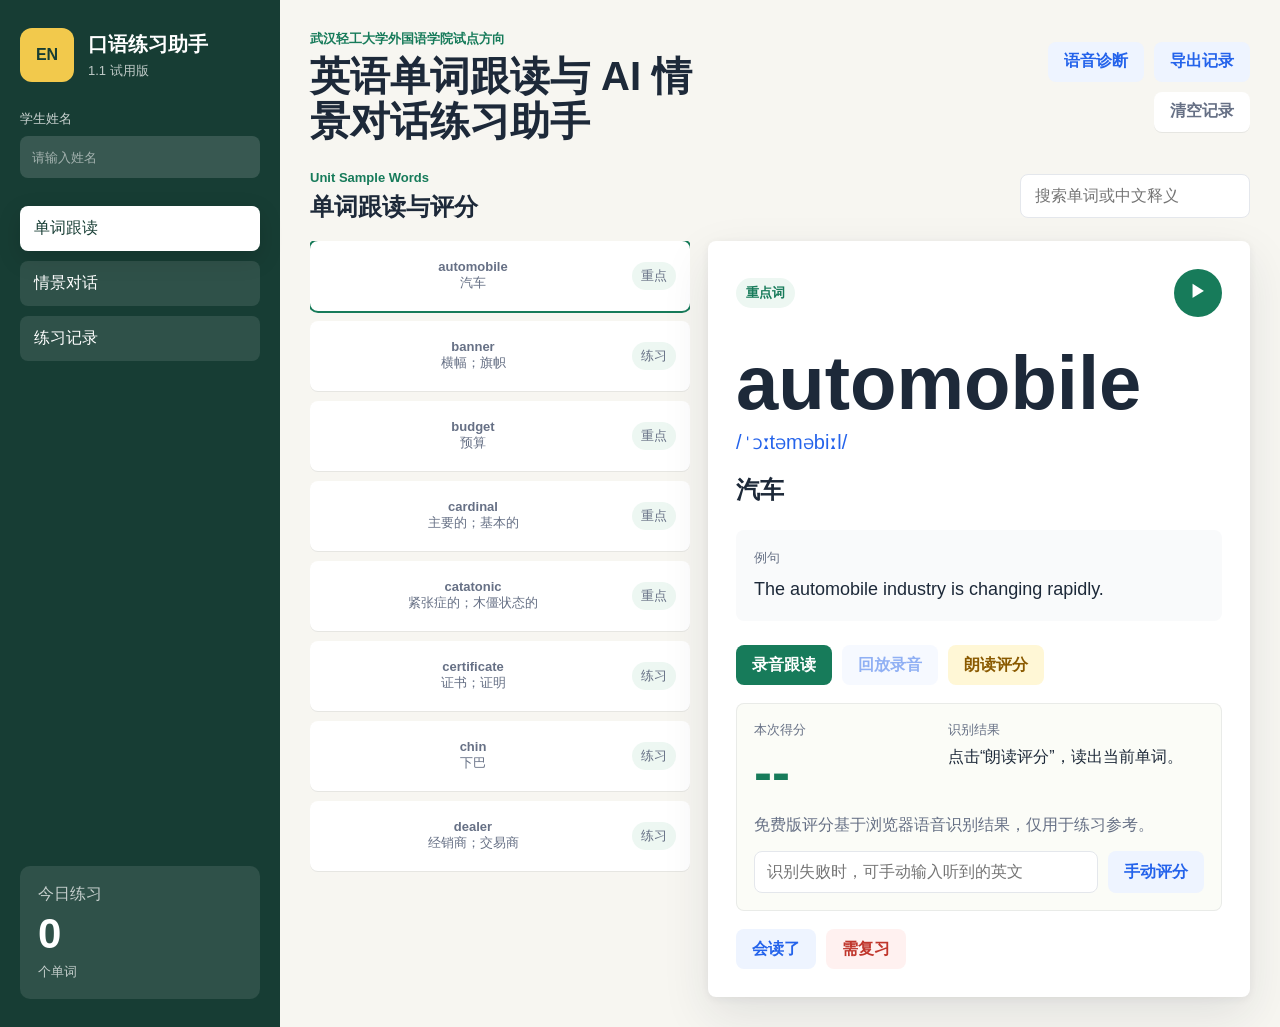
==== app/index.html @ e590aaff "增加语音识别诊断页" ====
<!doctype html>
<html lang="zh-CN">
  <head>
    <meta charset="UTF-8" />
    <meta name="viewport" content="width=device-width, initial-scale=1.0" />
    <title>英语单词跟读与情景对话练习助手</title>
    <link rel="stylesheet" href="styles.css" />
  </head>
  <body>
    <div class="app-shell">
      <aside class="sidebar" aria-label="练习导航">
        <div class="brand">
          <span class="brand-mark">EN</span>
          <div>
            <h1>口语练习助手</h1>
            <p>1.1 试用版</p>
          </div>
        </div>

        <label class="student-box">
          <span>学生姓名</span>
          <input id="studentName" type="text" placeholder="请输入姓名" />
        </label>

        <nav class="nav-tabs" aria-label="主要功能">
          <button class="nav-tab active" data-tab="words" type="button">单词跟读</button>
          <button class="nav-tab" data-tab="dialogue" type="button">情景对话</button>
          <button class="nav-tab" data-tab="records" type="button">练习记录</button>
        </nav>

        <div class="status-panel">
          <span>今日练习</span>
          <strong id="todayCount">0</strong>
          <small>个单词</small>
        </div>
      </aside>

      <main class="workspace">
        <section class="topbar">
          <div>
            <p class="eyebrow">武汉轻工大学外国语学院试点方向</p>
            <h2>英语单词跟读与 AI 情景对话练习助手</h2>
          </div>
          <div class="top-actions">
            <button class="secondary-button" id="openDiagnostic" type="button">语音诊断</button>
            <button class="secondary-button" id="exportRecords" type="button">导出记录</button>
            <button class="ghost-button" id="resetDemo" type="button">清空记录</button>
          </div>
        </section>

        <section class="tab-panel active" id="wordsPanel">
          <div class="section-heading">
            <div>
              <p class="eyebrow">Unit Sample Words</p>
              <h3>单词跟读与评分</h3>
            </div>
            <div class="search-box">
              <input id="wordSearch" type="search" placeholder="搜索单词或中文释义" />
            </div>
          </div>

          <div class="word-layout">
            <div class="word-list" id="wordList" aria-label="单词列表"></div>

            <article class="practice-card" aria-live="polite">
              <div class="word-meta">
                <span id="wordTag">重点词</span>
                <button class="icon-button" id="speakWord" type="button" title="播放标准发音">▶</button>
              </div>
              <h3 id="activeWord">automobile</h3>
              <p class="phonetic" id="activePhonetic">/ˈɔːtəməbiːl/</p>
              <p class="meaning" id="activeMeaning">汽车</p>
              <div class="example-block">
                <span>例句</span>
                <p id="activeExample">The automobile industry is changing rapidly.</p>
              </div>

              <div class="recording-panel">
                <button class="primary-button" id="recordButton" type="button">录音跟读</button>
                <button class="secondary-button" id="playRecord" type="button" disabled>回放录音</button>
                <button class="score-button" id="scoreButton" type="button">朗读评分</button>
                <audio id="audioPlayer" controls hidden></audio>
              </div>

              <div class="score-panel" id="scorePanel">
                <div>
                  <span>本次得分</span>
                  <strong id="scoreValue">--</strong>
                </div>
                <div>
                  <span>识别结果</span>
                  <p id="recognizedText">点击“朗读评分”，读出当前单词。</p>
                </div>
                <p id="scoreAdvice">免费版评分基于浏览器语音识别结果，仅用于练习参考。</p>
                <div class="manual-score">
                  <input id="manualScoreInput" type="text" placeholder="识别失败时，可手动输入听到的英文" />
                  <button class="secondary-button" id="manualScoreButton" type="button">手动评分</button>
                </div>
              </div>

              <div class="mark-actions">
                <button class="secondary-button" id="markKnown" type="button">会读了</button>
                <button class="danger-button" id="markReview" type="button">需复习</button>
              </div>
            </article>
          </div>
        </section>

        <section class="tab-panel" id="dialoguePanel">
          <div class="section-heading">
            <div>
              <p class="eyebrow">Scenario Practice</p>
              <h3>情景对话</h3>
            </div>
            <select id="scenarioSelect" aria-label="选择对话场景"></select>
          </div>

          <div class="dialogue-layout">
            <div class="chat-box" id="chatBox" aria-live="polite"></div>
            <form class="reply-box" id="replyForm">
              <input id="replyInput" type="text" placeholder="用英文输入你的回答" autocomplete="off" />
              <button class="primary-button" type="submit">发送</button>
            </form>
          </div>
        </section>

        <section class="tab-panel" id="recordsPanel">
          <div class="section-heading">
            <div>
              <p class="eyebrow">Local Practice Records</p>
              <h3>练习记录</h3>
            </div>
          </div>

          <div class="record-grid">
            <article class="metric-card">
              <span>已练单词</span>
              <strong id="knownMetric">0</strong>
            </article>
            <article class="metric-card">
              <span>需复习</span>
              <strong id="reviewMetric">0</strong>
            </article>
            <article class="metric-card">
              <span>对话次数</span>
              <strong id="dialogueMetric">0</strong>
            </article>
            <article class="metric-card">
              <span>平均得分</span>
              <strong id="averageScoreMetric">--</strong>
            </article>
          </div>

          <div class="records-layout">
            <div class="review-panel">
              <h4>错词本</h4>
              <div id="reviewWords" class="review-list"></div>
            </div>
            <div class="review-panel">
              <h4>评分记录</h4>
              <div id="scoreHistory" class="score-history"></div>
            </div>
          </div>
        </section>
      </main>
    </div>

    <script src="app.js"></script>
  </body>
</html>
---- app/styles.css ----
:root {
  color-scheme: light;
  --bg: #f7f6f1;
  --panel: #ffffff;
  --ink: #1d2939;
  --muted: #667085;
  --line: #e4e7ec;
  --green: #177b5a;
  --green-dark: #0f5f45;
  --blue: #2463eb;
  --red: #c0362c;
  --amber: #b7791f;
  --shadow: 0 18px 48px rgba(29, 41, 57, 0.1), 0 2px 8px rgba(29, 41, 57, 0.06);
}

* {
  box-sizing: border-box;
}

body {
  margin: 0;
  min-height: 100vh;
  background: var(--bg);
  color: var(--ink);
  font-family: "Microsoft YaHei", "PingFang SC", "Segoe UI", sans-serif;
  -webkit-font-smoothing: antialiased;
}

button,
input,
select {
  font: inherit;
}

button {
  min-height: 40px;
  border: 0;
  cursor: pointer;
  transition-property: transform, background-color, box-shadow, color;
  transition-duration: 160ms;
  transition-timing-function: cubic-bezier(0.2, 0, 0, 1);
}

button:active {
  transform: scale(0.96);
}

.app-shell {
  display: grid;
  min-height: 100vh;
  grid-template-columns: 280px minmax(0, 1fr);
}

.sidebar {
  display: flex;
  flex-direction: column;
  gap: 28px;
  padding: 28px 20px;
  background: #173d34;
  color: white;
}

.brand {
  display: flex;
  align-items: center;
  gap: 14px;
}

.brand-mark {
  display: grid;
  width: 54px;
  height: 54px;
  place-items: center;
  border-radius: 12px;
  background: #f2c94c;
  color: #173d34;
  font-weight: 800;
  letter-spacing: 0;
}

.brand h1,
.brand p,
.topbar h2,
.section-heading h3 {
  margin: 0;
}

.brand h1 {
  font-size: 20px;
  text-wrap: balance;
}

.brand p {
  margin-top: 4px;
  color: rgba(255, 255, 255, 0.72);
  font-size: 13px;
}

.nav-tabs {
  display: grid;
  gap: 10px;
}

.nav-tab {
  width: 100%;
  border-radius: 8px;
  background: rgba(255, 255, 255, 0.1);
  color: white;
  text-align: left;
  padding: 12px 14px;
}

.nav-tab.active {
  background: white;
  color: #173d34;
  box-shadow: 0 8px 24px rgba(0, 0, 0, 0.14);
}

.status-panel {
  margin-top: auto;
  padding: 18px;
  border-radius: 10px;
  background: rgba(255, 255, 255, 0.1);
}

.student-box {
  display: grid;
  gap: 8px;
  color: rgba(255, 255, 255, 0.78);
  font-size: 13px;
}

.student-box input {
  min-height: 42px;
  border: 0;
  border-radius: 8px;
  background: rgba(255, 255, 255, 0.14);
  color: white;
  outline: none;
  padding: 0 12px;
}

.student-box input::placeholder {
  color: rgba(255, 255, 255, 0.54);
}

.student-box input:focus {
  box-shadow: 0 0 0 3px rgba(242, 201, 76, 0.28);
}

.status-panel span,
.status-panel small {
  display: block;
  color: rgba(255, 255, 255, 0.72);
}

.status-panel strong {
  display: block;
  margin: 8px 0;
  font-size: 42px;
  line-height: 1;
  font-variant-numeric: tabular-nums;
}

.workspace {
  padding: 30px;
}

.topbar,
.section-heading {
  display: flex;
  align-items: center;
  justify-content: space-between;
  gap: 18px;
}

.topbar {
  margin-bottom: 26px;
}

.top-actions {
  display: flex;
  gap: 10px;
  flex-wrap: wrap;
  justify-content: flex-end;
}

.eyebrow {
  margin: 0 0 6px;
  color: var(--green);
  font-size: 13px;
  font-weight: 700;
  letter-spacing: 0;
}

.topbar h2 {
  font-size: clamp(24px, 4vw, 40px);
  line-height: 1.12;
  text-wrap: balance;
}

.tab-panel {
  display: none;
}

.tab-panel.active {
  display: block;
}

.section-heading {
  margin-bottom: 18px;
}

.section-heading h3 {
  font-size: 24px;
}

.search-box input,
.reply-box input,
select {
  width: 100%;
  min-height: 44px;
  border: 1px solid var(--line);
  border-radius: 8px;
  background: white;
  color: var(--ink);
  outline: none;
  padding: 0 14px;
}

.search-box input:focus,
.reply-box input:focus,
select:focus {
  border-color: var(--green);
  box-shadow: 0 0 0 4px rgba(23, 123, 90, 0.12);
}

.word-layout {
  display: grid;
  grid-template-columns: minmax(260px, 380px) minmax(0, 1fr);
  gap: 18px;
}

.word-list {
  display: grid;
  gap: 10px;
  max-height: 640px;
  overflow: auto;
}

.word-item {
  display: grid;
  grid-template-columns: 1fr auto;
  gap: 10px;
  align-items: center;
  min-height: 70px;
  padding: 14px;
  border-radius: 8px;
  background: white;
  box-shadow: 0 1px 0 rgba(29, 41, 57, 0.08);
}

.word-item.active {
  outline: 2px solid var(--green);
}

.word-item strong {
  display: block;
}

.word-item span {
  color: var(--muted);
  font-size: 13px;
}

.badge {
  border-radius: 999px;
  background: #edf7f2;
  color: var(--green-dark);
  padding: 5px 9px;
  font-size: 12px;
  white-space: nowrap;
}

.badge.review {
  background: #fff4e5;
  color: var(--amber);
}

.practice-card,
.dialogue-layout,
.review-panel,
.metric-card {
  border-radius: 8px;
  background: var(--panel);
  box-shadow: var(--shadow);
}

.practice-card {
  min-height: 640px;
  padding: 28px;
}

.word-meta {
  display: flex;
  align-items: center;
  justify-content: space-between;
  gap: 12px;
}

.word-meta span {
  border-radius: 999px;
  background: #edf7f2;
  color: var(--green);
  padding: 6px 10px;
  font-size: 13px;
  font-weight: 700;
}

.icon-button {
  width: 48px;
  height: 48px;
  border-radius: 50%;
  background: var(--green);
  color: white;
  font-weight: 800;
}

.practice-card h3 {
  margin: 28px 0 8px;
  font-size: clamp(38px, 8vw, 76px);
  line-height: 1;
  letter-spacing: 0;
}

.phonetic {
  margin: 0;
  color: var(--blue);
  font-size: 20px;
}

.meaning {
  margin: 18px 0;
  font-size: 24px;
  font-weight: 700;
}

.example-block {
  margin: 24px 0;
  padding: 18px;
  border-radius: 8px;
  background: #f9fafb;
}

.example-block span {
  color: var(--muted);
  font-size: 13px;
}

.example-block p {
  margin: 8px 0 0;
  font-size: 18px;
  line-height: 1.6;
  text-wrap: pretty;
}

.recording-panel,
.mark-actions,
.reply-box {
  display: flex;
  gap: 10px;
  flex-wrap: wrap;
}

.primary-button,
.secondary-button,
.danger-button,
.score-button,
.ghost-button {
  border-radius: 8px;
  padding: 0 16px;
  font-weight: 700;
}

.primary-button {
  background: var(--green);
  color: white;
}

.primary-button:hover,
.icon-button:hover {
  background: var(--green-dark);
}

.secondary-button {
  background: #eef4ff;
  color: var(--blue);
}

.score-button {
  background: #fff7d6;
  color: #8a5a00;
}

.danger-button {
  background: #fff1f0;
  color: var(--red);
}

.score-panel {
  display: grid;
  grid-template-columns: minmax(120px, 180px) minmax(0, 1fr);
  gap: 14px;
  margin: 18px 0;
  padding: 18px;
  border-radius: 8px;
  background: #fbfcf7;
  box-shadow: inset 0 0 0 1px rgba(29, 41, 57, 0.08);
}

.score-panel span {
  display: block;
  color: var(--muted);
  font-size: 13px;
}

.score-panel strong {
  display: block;
  margin-top: 6px;
  color: var(--green);
  font-size: 54px;
  line-height: 1;
  font-variant-numeric: tabular-nums;
}

.score-panel p {
  margin: 6px 0 0;
  line-height: 1.5;
  text-wrap: pretty;
}

.score-panel > p {
  grid-column: 1 / -1;
  margin: 0;
  color: var(--muted);
}

.manual-score {
  display: flex;
  grid-column: 1 / -1;
  gap: 10px;
  flex-wrap: wrap;
}

.manual-score input {
  flex: 1 1 240px;
  min-height: 42px;
  border: 1px solid var(--line);
  border-radius: 8px;
  outline: none;
  padding: 0 12px;
}

.manual-score input:focus {
  border-color: var(--green);
  box-shadow: 0 0 0 4px rgba(23, 123, 90, 0.12);
}

.ghost-button {
  background: white;
  color: var(--muted);
  box-shadow: 0 1px 0 rgba(29, 41, 57, 0.08);
}

button:disabled {
  cursor: not-allowed;
  opacity: 0.5;
}

.dialogue-layout {
  padding: 18px;
}

.chat-box {
  display: grid;
  gap: 12px;
  min-height: 460px;
  max-height: 560px;
  overflow: auto;
  padding: 8px;
}

.message {
  max-width: 76%;
  border-radius: 14px;
  padding: 12px 14px;
  line-height: 1.55;
  text-wrap: pretty;
}

.message.system {
  justify-self: start;
  background: #f2f4f7;
}

.message.user {
  justify-self: end;
  background: #e5f2ec;
}

.reply-box {
  margin-top: 14px;
}

.reply-box input {
  flex: 1 1 260px;
}

.record-grid {
  display: grid;
  grid-template-columns: repeat(4, minmax(0, 1fr));
  gap: 14px;
  margin-bottom: 18px;
}

.metric-card {
  padding: 20px;
}

.metric-card span {
  display: block;
  color: var(--muted);
}

.metric-card strong {
  display: block;
  margin-top: 10px;
  font-size: 42px;
  font-variant-numeric: tabular-nums;
}

.review-panel {
  padding: 22px;
}

.records-layout {
  display: grid;
  grid-template-columns: minmax(0, 0.8fr) minmax(0, 1.2fr);
  gap: 14px;
}

.review-panel h4 {
  margin: 0 0 16px;
  font-size: 20px;
}

.review-list {
  display: flex;
  flex-wrap: wrap;
  gap: 10px;
}

.review-chip {
  border-radius: 999px;
  background: #fff4e5;
  color: var(--amber);
  padding: 8px 12px;
  font-weight: 700;
}

.score-history {
  display: grid;
  gap: 10px;
}

.score-row {
  display: grid;
  grid-template-columns: 1fr auto;
  gap: 4px 10px;
  padding: 12px;
  border-radius: 8px;
  background: #f9fafb;
}

.score-row span {
  color: var(--green);
  font-weight: 800;
  font-variant-numeric: tabular-nums;
}

.score-row small {
  grid-column: 1 / -1;
  color: var(--muted);
  line-height: 1.45;
}

.empty-text {
  margin: 0;
  color: var(--muted);
}

@media (max-width: 900px) {
  .app-shell {
    grid-template-columns: 1fr;
  }

  .sidebar {
    position: sticky;
    top: 0;
    z-index: 5;
    padding: 16px;
  }

  .nav-tabs {
    grid-template-columns: repeat(3, 1fr);
  }

  .nav-tab {
    text-align: center;
  }

  .status-panel {
    display: none;
  }

  .workspace {
    padding: 18px;
  }

  .topbar,
  .section-heading {
    align-items: stretch;
    flex-direction: column;
  }

  .word-layout,
  .record-grid,
  .records-layout,
  .score-panel {
    grid-template-columns: 1fr;
  }

  .top-actions {
    justify-content: flex-start;
  }

  .practice-card {
    min-height: auto;
  }
}
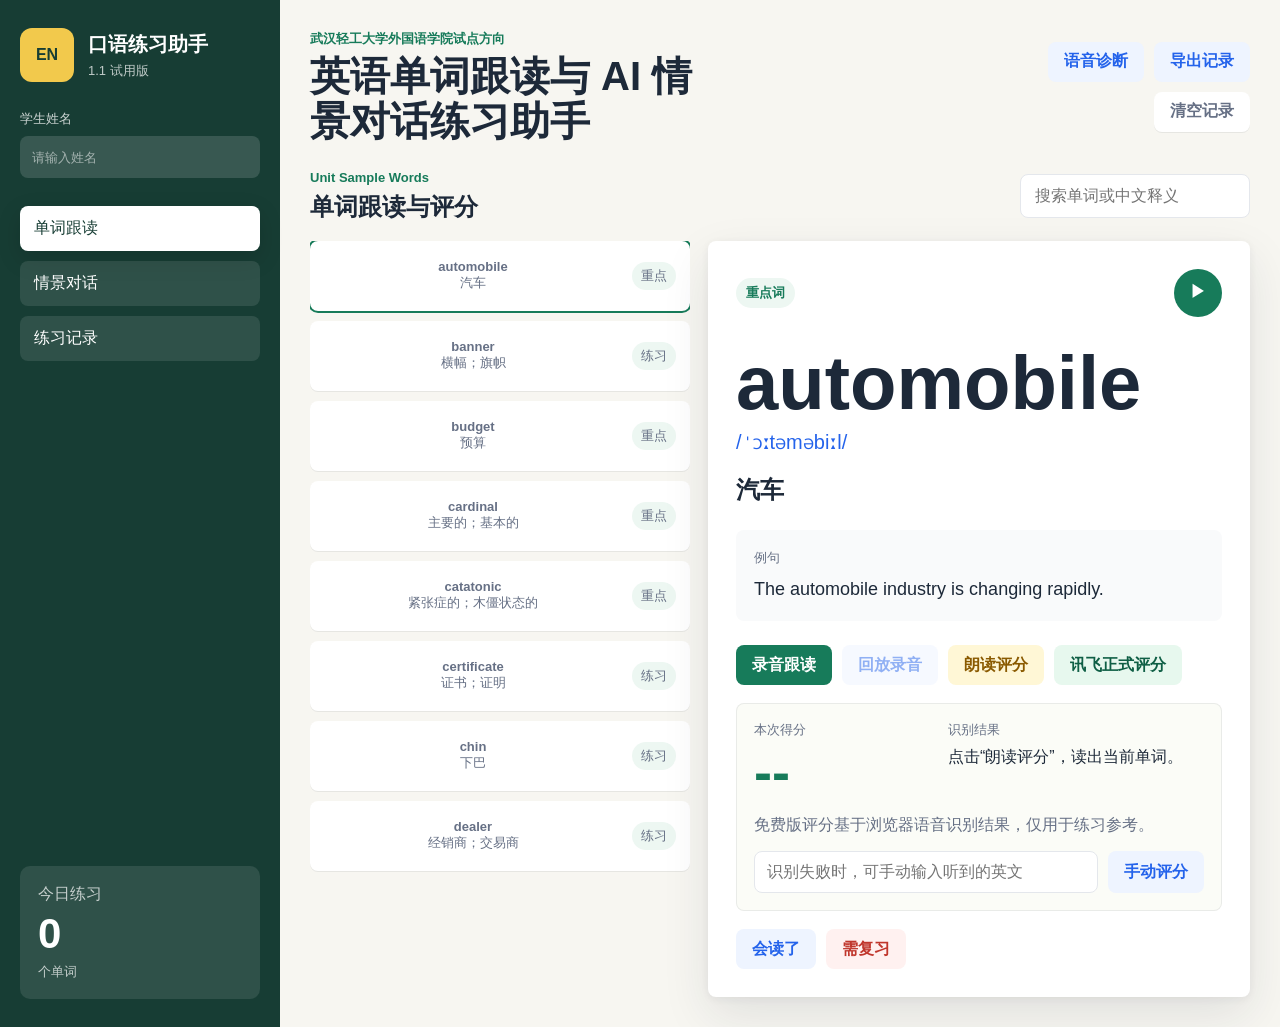
==== commit e75d9224: "接入讯飞语音评测后端骨架" ====
--- a/app/index.html
+++ b/app/index.html
@@ -79,6 +79,7 @@
                 <button class="primary-button" id="recordButton" type="button">录音跟读</button>
                 <button class="secondary-button" id="playRecord" type="button" disabled>回放录音</button>
                 <button class="score-button" id="scoreButton" type="button">朗读评分</button>
+                <button class="xf-button" id="xfScoreButton" type="button">讯飞正式评分</button>
                 <audio id="audioPlayer" controls hidden></audio>
               </div>
 
--- a/app/styles.css
+++ b/app/styles.css
@@ -376,6 +376,7 @@
 .secondary-button,
 .danger-button,
 .score-button,
+.xf-button,
 .ghost-button {
   border-radius: 8px;
   padding: 0 16px;
@@ -400,6 +401,11 @@
 .score-button {
   background: #fff7d6;
   color: #8a5a00;
+}
+
+.xf-button {
+  background: #e7f8ee;
+  color: var(--green-dark);
 }
 
 .danger-button {
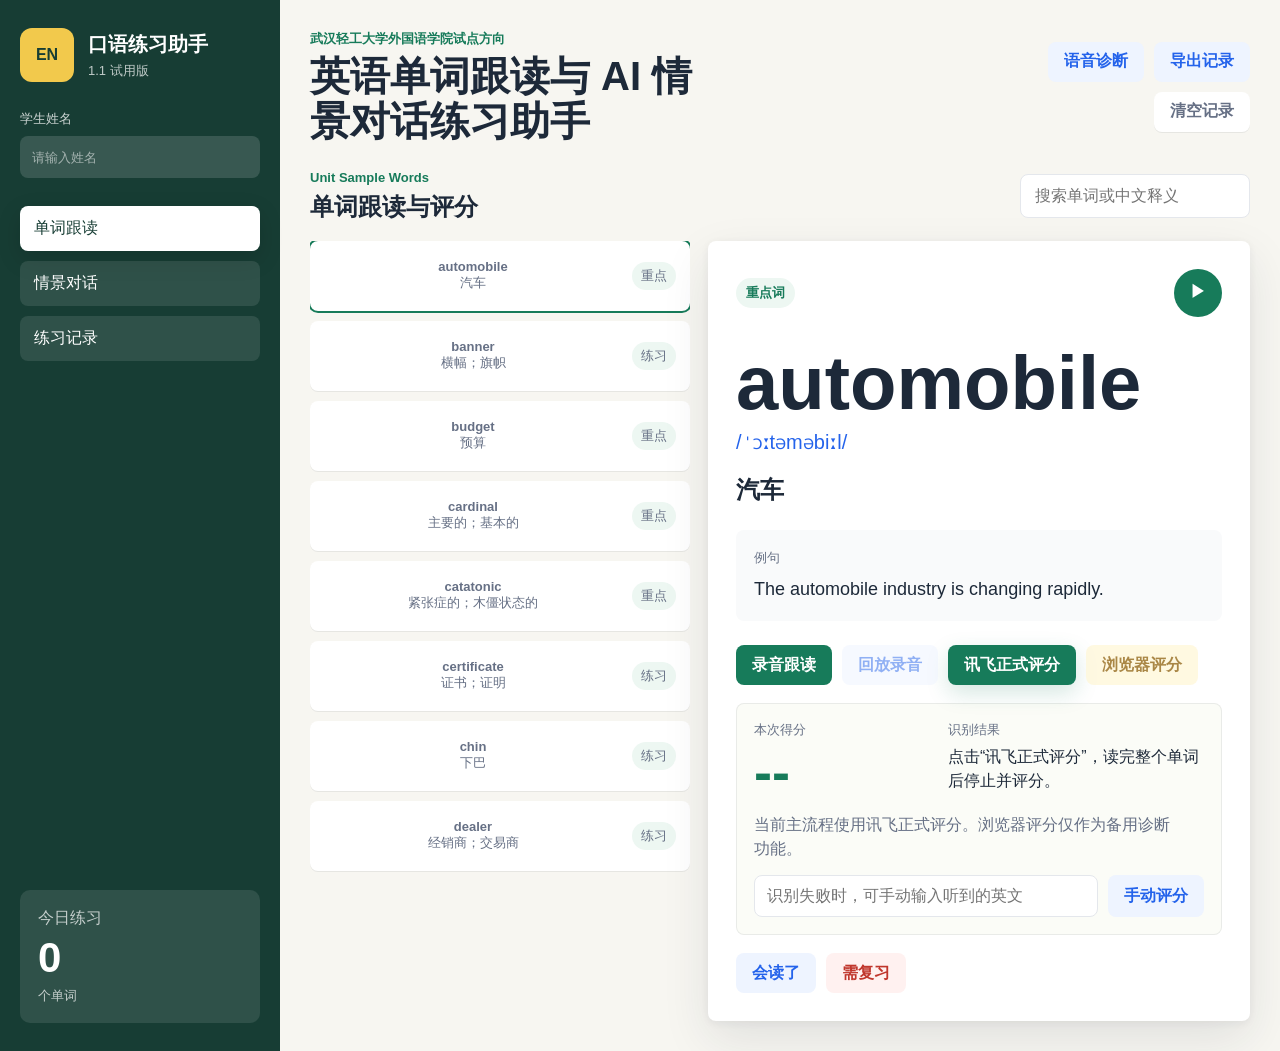
==== commit da07610f: "默认突出讯飞正式评分" ====
--- a/app/index.html
+++ b/app/index.html
@@ -78,9 +78,10 @@
               <div class="recording-panel">
                 <button class="primary-button" id="recordButton" type="button">录音跟读</button>
                 <button class="secondary-button" id="playRecord" type="button" disabled>回放录音</button>
-                <button class="score-button" id="scoreButton" type="button">朗读评分</button>
                 <button class="xf-button" id="xfScoreButton" type="button">讯飞正式评分</button>
+                <button class="score-button optional-score" id="scoreButton" type="button">浏览器评分</button>
                 <audio id="audioPlayer" controls hidden></audio>
+                <audio id="xfAudioPlayer" controls hidden></audio>
               </div>
 
               <div class="score-panel" id="scorePanel">
@@ -90,9 +91,10 @@
                 </div>
                 <div>
                   <span>识别结果</span>
-                  <p id="recognizedText">点击“朗读评分”，读出当前单词。</p>
+                  <p id="recognizedText">点击“讯飞正式评分”，读完整个单词后停止并评分。</p>
                 </div>
-                <p id="scoreAdvice">免费版评分基于浏览器语音识别结果，仅用于练习参考。</p>
+                <p id="scoreAdvice">当前主流程使用讯飞正式评分。浏览器评分仅作为备用诊断功能。</p>
+                <p class="xf-audio-tip" id="xfAudioTip" hidden>已保留本次上传给讯飞的录音，可先回放确认是否录清楚。</p>
                 <div class="manual-score">
                   <input id="manualScoreInput" type="text" placeholder="识别失败时，可手动输入听到的英文" />
                   <button class="secondary-button" id="manualScoreButton" type="button">手动评分</button>
--- a/app/styles.css
+++ b/app/styles.css
@@ -403,9 +403,14 @@
   color: #8a5a00;
 }
 
+.optional-score {
+  opacity: 0.72;
+}
+
 .xf-button {
-  background: #e7f8ee;
-  color: var(--green-dark);
+  background: var(--green);
+  color: white;
+  box-shadow: 0 8px 22px rgba(23, 123, 90, 0.18);
 }
 
 .danger-button {
@@ -449,6 +454,11 @@
   grid-column: 1 / -1;
   margin: 0;
   color: var(--muted);
+}
+
+.xf-audio-tip {
+  color: var(--green-dark) !important;
+  font-weight: 700;
 }
 
 .manual-score {
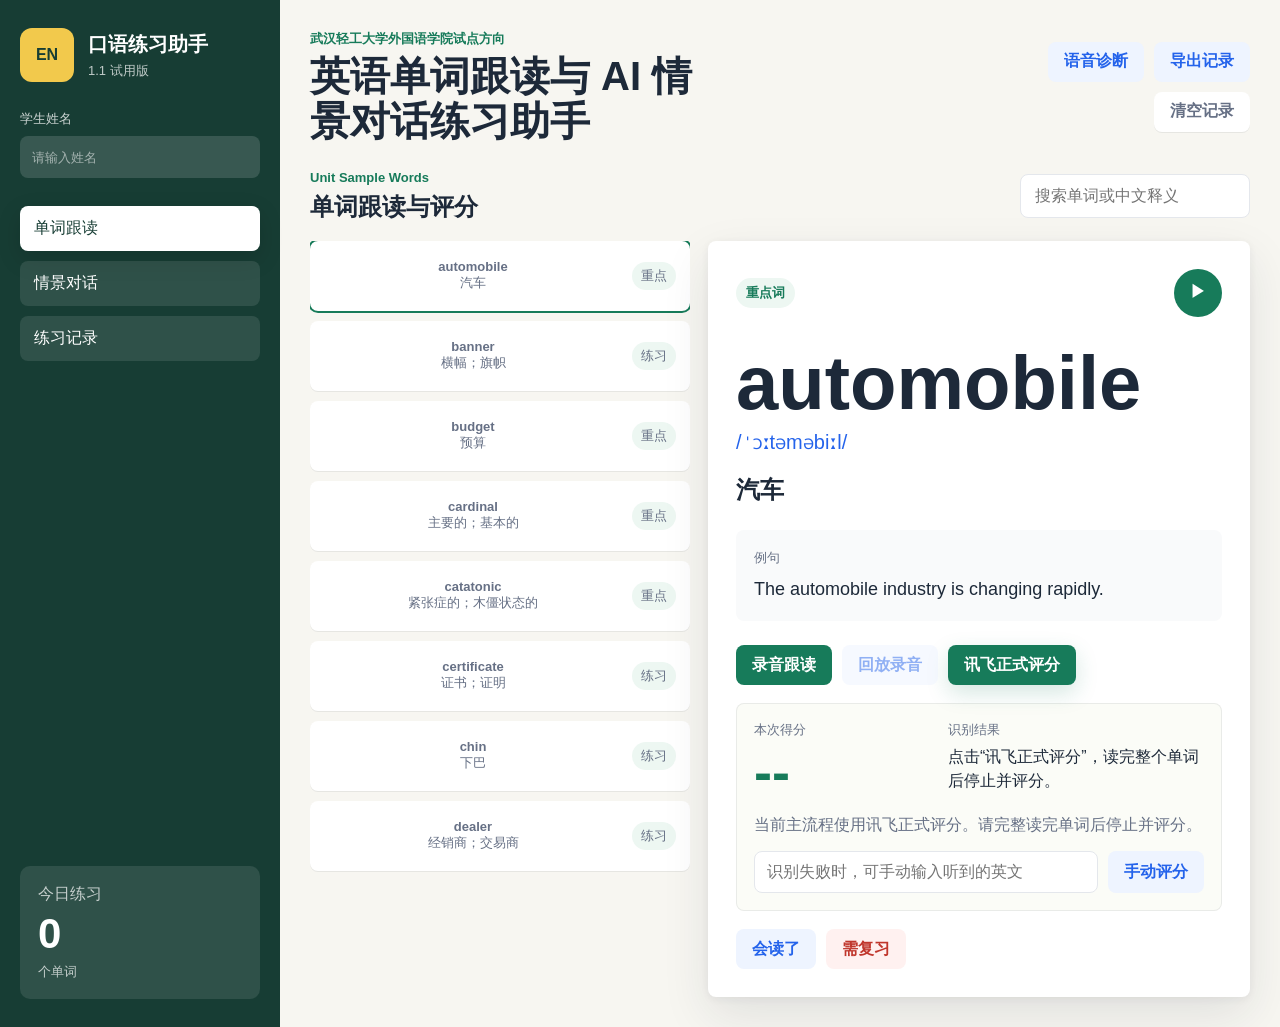
==== commit 2d60f543: "移除浏览器评分入口" ====
--- a/app/index.html
+++ b/app/index.html
@@ -79,7 +79,6 @@
                 <button class="primary-button" id="recordButton" type="button">录音跟读</button>
                 <button class="secondary-button" id="playRecord" type="button" disabled>回放录音</button>
                 <button class="xf-button" id="xfScoreButton" type="button">讯飞正式评分</button>
-                <button class="score-button optional-score" id="scoreButton" type="button">浏览器评分</button>
                 <audio id="audioPlayer" controls hidden></audio>
                 <audio id="xfAudioPlayer" controls hidden></audio>
               </div>
@@ -93,7 +92,7 @@
                   <span>识别结果</span>
                   <p id="recognizedText">点击“讯飞正式评分”，读完整个单词后停止并评分。</p>
                 </div>
-                <p id="scoreAdvice">当前主流程使用讯飞正式评分。浏览器评分仅作为备用诊断功能。</p>
+                <p id="scoreAdvice">当前主流程使用讯飞正式评分。请完整读完单词后停止并评分。</p>
                 <p class="xf-audio-tip" id="xfAudioTip" hidden>已保留本次上传给讯飞的录音，可先回放确认是否录清楚。</p>
                 <div class="manual-score">
                   <input id="manualScoreInput" type="text" placeholder="识别失败时，可手动输入听到的英文" />
--- a/app/styles.css
+++ b/app/styles.css
@@ -375,7 +375,6 @@
 .primary-button,
 .secondary-button,
 .danger-button,
-.score-button,
 .xf-button,
 .ghost-button {
   border-radius: 8px;
@@ -396,15 +395,6 @@
 .secondary-button {
   background: #eef4ff;
   color: var(--blue);
-}
-
-.score-button {
-  background: #fff7d6;
-  color: #8a5a00;
-}
-
-.optional-score {
-  opacity: 0.72;
 }
 
 .xf-button {
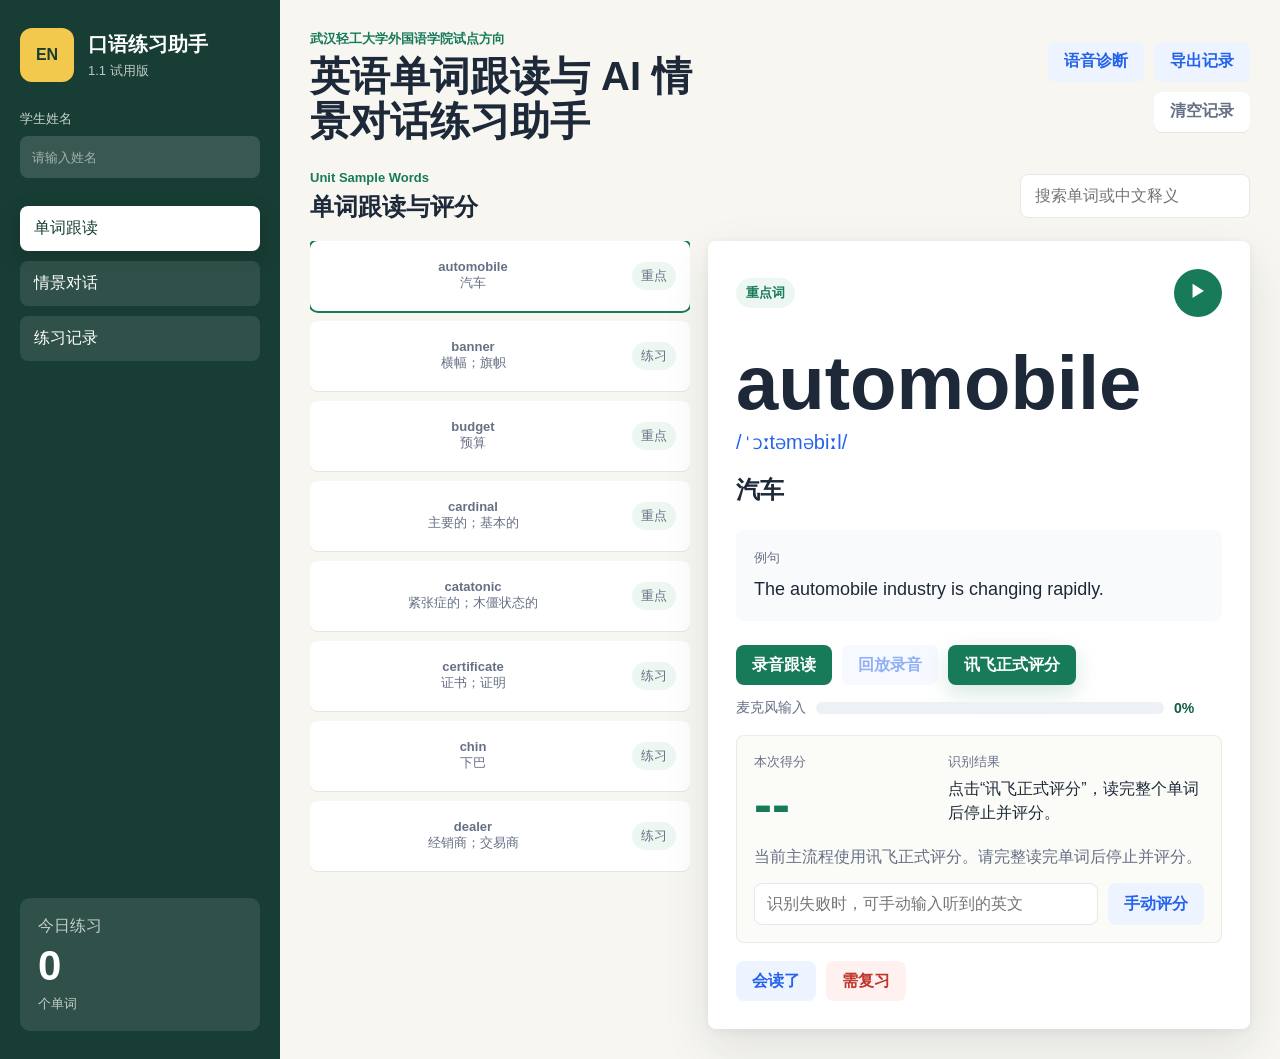
==== commit 2885dfaf: "增加讯飞评分录音音量检测" ====
--- a/app/index.html
+++ b/app/index.html
@@ -81,6 +81,14 @@
                 <button class="xf-button" id="xfScoreButton" type="button">讯飞正式评分</button>
                 <audio id="audioPlayer" controls hidden></audio>
                 <audio id="xfAudioPlayer" controls hidden></audio>
+              </div>
+
+              <div class="mic-level" id="micLevelPanel" hidden>
+                <span>麦克风输入</span>
+                <div class="mic-meter">
+                  <i id="micLevelBar"></i>
+                </div>
+                <strong id="micLevelText">0%</strong>
               </div>
 
               <div class="score-panel" id="scorePanel">
--- a/app/styles.css
+++ b/app/styles.css
@@ -372,6 +372,39 @@
   flex-wrap: wrap;
 }
 
+.mic-level {
+  display: grid;
+  grid-template-columns: auto minmax(140px, 1fr) 48px;
+  align-items: center;
+  gap: 10px;
+  margin: 14px 0 0;
+  max-width: 520px;
+  color: var(--muted);
+  font-size: 14px;
+}
+
+.mic-meter {
+  height: 12px;
+  overflow: hidden;
+  border-radius: 999px;
+  background: #edf1f5;
+}
+
+.mic-meter i {
+  display: block;
+  width: 0;
+  height: 100%;
+  border-radius: inherit;
+  background: var(--green);
+  transition-property: width;
+  transition-duration: 80ms;
+}
+
+.mic-level strong {
+  color: var(--green-dark);
+  font-variant-numeric: tabular-nums;
+}
+
 .primary-button,
 .secondary-button,
 .danger-button,
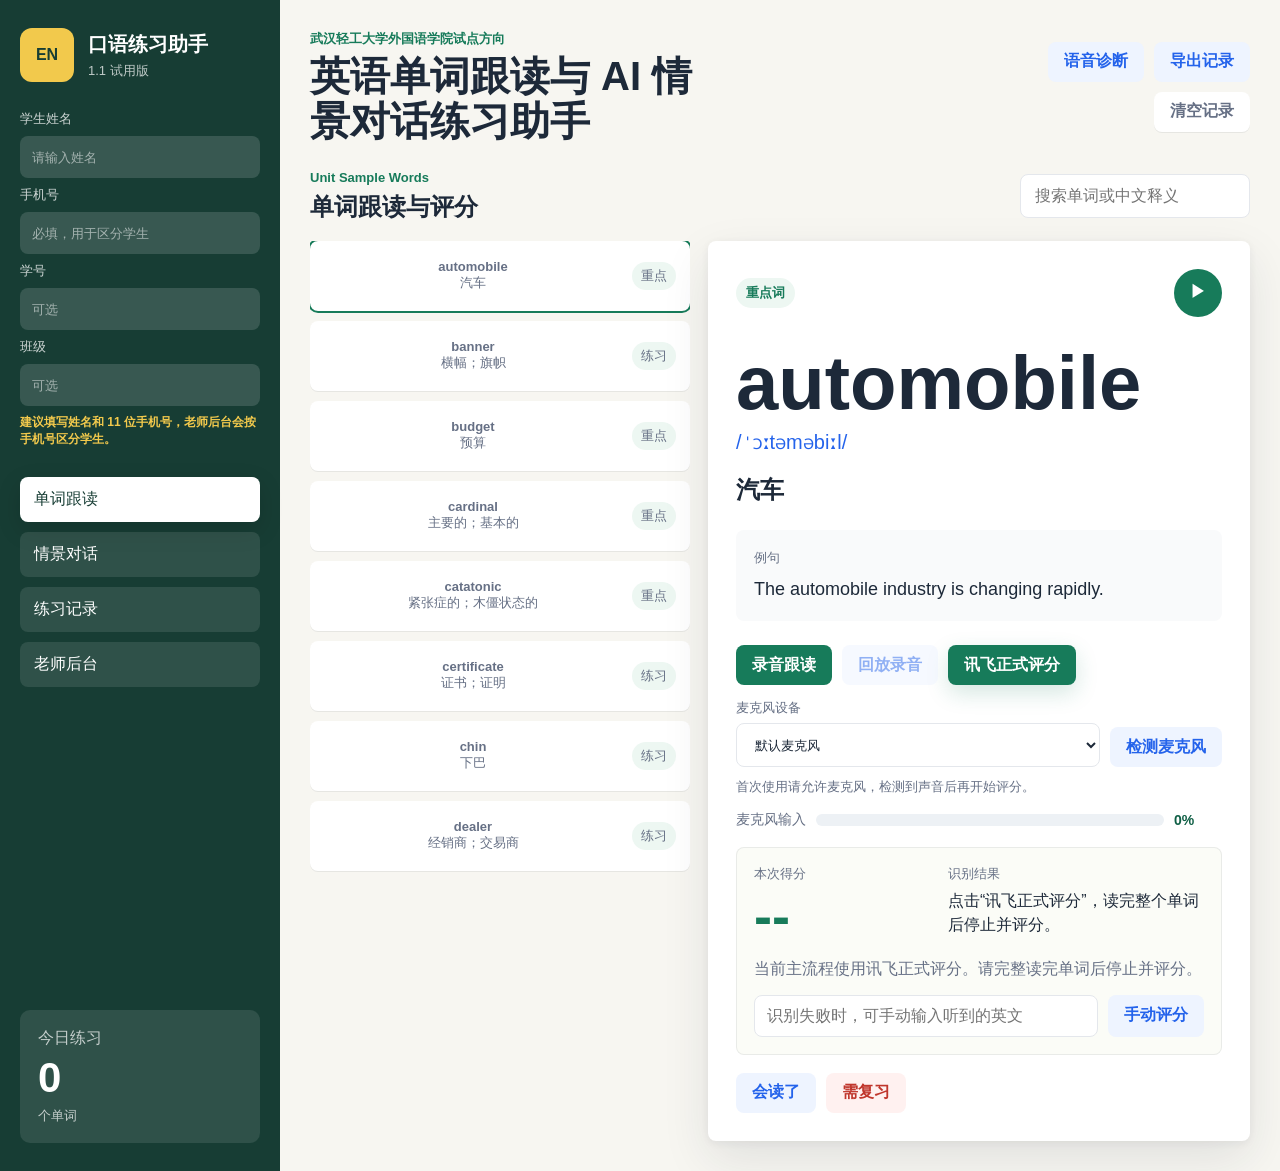
==== commit 71a5b443: "完善老师后台与正式版方案文档" ====
--- a/app/index.html
+++ b/app/index.html
@@ -17,15 +17,31 @@
           </div>
         </div>
 
-        <label class="student-box">
-          <span>学生姓名</span>
-          <input id="studentName" type="text" placeholder="请输入姓名" />
-        </label>
+        <div class="student-box">
+          <label>
+            <span>学生姓名</span>
+            <input id="studentName" type="text" placeholder="请输入姓名" />
+          </label>
+          <label>
+            <span>手机号</span>
+            <input id="studentPhone" type="tel" inputmode="tel" placeholder="必填，用于区分学生" />
+          </label>
+          <label>
+            <span>学号</span>
+            <input id="studentNo" type="text" placeholder="可选" />
+          </label>
+          <label>
+            <span>班级</span>
+            <input id="studentClass" type="text" placeholder="可选" />
+          </label>
+          <p id="studentIdentityHint">学生信息会自动保存在本机，后续可升级为短信登录。</p>
+        </div>
 
         <nav class="nav-tabs" aria-label="主要功能">
           <button class="nav-tab active" data-tab="words" type="button">单词跟读</button>
           <button class="nav-tab" data-tab="dialogue" type="button">情景对话</button>
           <button class="nav-tab" data-tab="records" type="button">练习记录</button>
+          <button class="nav-tab" data-tab="teacher" type="button">老师后台</button>
         </nav>
 
         <div class="status-panel">
@@ -83,6 +99,17 @@
                 <audio id="xfAudioPlayer" controls hidden></audio>
               </div>
 
+              <div class="mic-device-panel">
+                <label>
+                  <span>麦克风设备</span>
+                  <select id="audioInputSelect" aria-label="选择麦克风设备">
+                    <option value="">默认麦克风</option>
+                  </select>
+                </label>
+                <button class="secondary-button" id="checkMicButton" type="button">检测麦克风</button>
+                <p id="micDeviceStatus">首次使用请允许麦克风，检测到声音后再开始评分。</p>
+              </div>
+
               <div class="mic-level" id="micLevelPanel" hidden>
                 <span>麦克风输入</span>
                 <div class="mic-meter">
@@ -172,6 +199,78 @@
             </div>
           </div>
         </section>
+
+        <section class="tab-panel" id="teacherPanel">
+          <div class="section-heading">
+            <div>
+              <p class="eyebrow">Teacher Dashboard</p>
+              <h3>老师后台</h3>
+            </div>
+          </div>
+
+          <div class="teacher-note">
+            当前为本地试用版后台，先汇总本浏览器产生的练习数据。后续接入云服务器后，可升级为全班学生数据看板。
+          </div>
+
+          <div class="record-grid teacher-summary" id="teacherSummary"></div>
+
+          <div class="teacher-layout">
+            <div class="review-panel">
+              <h4>学生练习概览</h4>
+              <div class="teacher-table" id="teacherStudentTable"></div>
+            </div>
+            <div class="review-panel">
+              <h4>班级薄弱单词</h4>
+              <div class="teacher-weak-list" id="teacherWeakWords"></div>
+            </div>
+          </div>
+
+          <div class="teacher-layout teacher-content-layout">
+            <div class="review-panel">
+              <h4>课程单词导入</h4>
+              <p class="content-help">
+                每行一个单词，支持逗号或 Tab 分隔：单词, 音标, 中文释义, 例句, 是否重点。最后一列填 1/true/重点 即表示重点词。
+              </p>
+              <textarea
+                id="wordBankText"
+                class="word-bank-input"
+                placeholder="例如：&#10;banner, /'baenər/, 横幅；旗帜, A welcome banner was hanging above the gate., 1&#10;budget, /'bʌdʒɪt/, 预算, Students should learn how to manage a monthly budget., 重点"
+              ></textarea>
+              <div class="content-actions">
+                <button class="primary-button" id="importWordBank" type="button">导入为当前词表</button>
+                <button class="secondary-button" id="resetWordBank" type="button">恢复默认词表</button>
+              </div>
+              <p class="content-status" id="wordBankStatus">导入后会立即更新学生端单词列表。</p>
+            </div>
+            <div class="review-panel">
+              <h4>当前词表</h4>
+              <div class="word-bank-info" id="wordBankInfo"></div>
+            </div>
+          </div>
+
+          <div class="teacher-layout teacher-content-layout">
+            <div class="review-panel">
+              <h4>情景对话导入</h4>
+              <p class="content-help">
+                每行一个场景，使用 | 分隔：场景名称 | 开场问题 | 追问1 | 追问2 | 结束建议。学生端会自动更新情景对话下拉框。
+              </p>
+              <textarea
+                id="scenarioBankText"
+                class="word-bank-input"
+                placeholder="例如：&#10;校园问路 | Excuse me, how can I get to the library? | Which building are you looking for? | Do you usually study there? | Good. Try to answer with a complete sentence.&#10;课堂发言 | What did you learn from this unit? | Can you give one example? | Why is it useful? | Nice answer. Please speak a little more slowly."
+              ></textarea>
+              <div class="content-actions">
+                <button class="primary-button" id="importScenarioBank" type="button">导入情景对话</button>
+                <button class="secondary-button" id="resetScenarioBank" type="button">恢复默认场景</button>
+              </div>
+              <p class="content-status" id="scenarioBankStatus">导入后会立即更新学生端情景对话。</p>
+            </div>
+            <div class="review-panel">
+              <h4>当前情景</h4>
+              <div class="word-bank-info" id="scenarioBankInfo"></div>
+            </div>
+          </div>
+        </section>
       </main>
     </div>
 
--- a/app/styles.css
+++ b/app/styles.css
@@ -123,9 +123,13 @@
   background: rgba(255, 255, 255, 0.1);
 }
 
+.student-box,
+.student-box label {
+  display: grid;
+  gap: 8px;
+}
+
 .student-box {
-  display: grid;
-  gap: 8px;
   color: rgba(255, 255, 255, 0.78);
   font-size: 13px;
 }
@@ -146,6 +150,18 @@
 
 .student-box input:focus {
   box-shadow: 0 0 0 3px rgba(242, 201, 76, 0.28);
+}
+
+.student-box p {
+  margin: 0;
+  color: rgba(255, 255, 255, 0.62);
+  font-size: 12px;
+  line-height: 1.45;
+}
+
+.student-box p.is-warning {
+  color: #f2c94c;
+  font-weight: 700;
 }
 
 .status-panel span,
@@ -370,6 +386,45 @@
   display: flex;
   gap: 10px;
   flex-wrap: wrap;
+}
+
+.mic-device-panel {
+  display: grid;
+  grid-template-columns: minmax(220px, 1fr) auto;
+  gap: 10px;
+  align-items: end;
+  margin-top: 14px;
+  max-width: 640px;
+}
+
+.mic-device-panel label {
+  display: grid;
+  gap: 6px;
+  color: var(--muted);
+  font-size: 13px;
+}
+
+.mic-device-panel p {
+  grid-column: 1 / -1;
+  margin: 0;
+  color: var(--muted);
+  font-size: 13px;
+  line-height: 1.5;
+}
+
+.mic-device-panel.is-ok p {
+  color: var(--green-dark);
+  font-weight: 700;
+}
+
+.mic-device-panel.is-warning p {
+  color: var(--amber);
+  font-weight: 700;
+}
+
+.mic-device-panel.is-error p {
+  color: var(--red);
+  font-weight: 700;
 }
 
 .mic-level {
@@ -588,6 +643,143 @@
   gap: 14px;
 }
 
+.teacher-note {
+  margin-bottom: 16px;
+  border-left: 4px solid var(--green);
+  border-radius: 8px;
+  background: #edf7f2;
+  color: var(--green-dark);
+  padding: 12px 14px;
+  line-height: 1.6;
+}
+
+.teacher-layout {
+  display: grid;
+  grid-template-columns: minmax(0, 1.35fr) minmax(280px, 0.65fr);
+  gap: 14px;
+}
+
+.teacher-content-layout {
+  margin-top: 14px;
+}
+
+.teacher-table {
+  overflow-x: auto;
+}
+
+.teacher-row {
+  display: grid;
+  grid-template-columns: minmax(90px, 1fr) 120px 90px 80px 80px minmax(130px, 1fr) minmax(150px, 1fr) minmax(190px, 1.2fr);
+  gap: 10px;
+  align-items: center;
+  min-width: 1220px;
+  padding: 12px 0;
+  border-bottom: 1px solid var(--line);
+}
+
+.teacher-row:last-child {
+  border-bottom: 0;
+}
+
+.teacher-row span {
+  color: var(--muted);
+  line-height: 1.5;
+}
+
+.teacher-row-head span {
+  color: var(--ink);
+  font-size: 13px;
+  font-weight: 800;
+}
+
+.teacher-weak-list {
+  display: grid;
+  gap: 10px;
+}
+
+.weak-word-card {
+  display: grid;
+  gap: 4px;
+  width: 100%;
+  min-height: 64px;
+  border-radius: 8px;
+  background: #fff4e5;
+  color: var(--amber);
+  padding: 10px 12px;
+  text-align: left;
+}
+
+.weak-word-card strong {
+  color: var(--ink);
+}
+
+.weak-word-card span {
+  font-size: 13px;
+}
+
+.content-help,
+.content-status {
+  margin: 0 0 12px;
+  color: var(--muted);
+  line-height: 1.6;
+}
+
+.word-bank-input {
+  width: 100%;
+  min-height: 180px;
+  resize: vertical;
+  border: 1px solid var(--line);
+  border-radius: 8px;
+  outline: none;
+  padding: 12px;
+  font: inherit;
+  line-height: 1.5;
+}
+
+.word-bank-input:focus {
+  border-color: var(--green);
+  box-shadow: 0 0 0 4px rgba(23, 123, 90, 0.12);
+}
+
+.content-actions {
+  display: flex;
+  gap: 10px;
+  flex-wrap: wrap;
+  margin: 12px 0;
+}
+
+.content-status.is-ok {
+  color: var(--green-dark);
+  font-weight: 700;
+}
+
+.content-status.is-error {
+  color: var(--red);
+  font-weight: 700;
+}
+
+.word-bank-info {
+  display: grid;
+  gap: 10px;
+}
+
+.word-bank-item {
+  display: grid;
+  gap: 4px;
+  border-bottom: 1px solid var(--line);
+  padding-bottom: 10px;
+}
+
+.word-bank-item:last-child {
+  border-bottom: 0;
+}
+
+.word-bank-item span {
+  color: var(--muted);
+  font-size: 13px;
+  line-height: 1.5;
+}
+
 .review-panel h4 {
   margin: 0 0 16px;
   font-size: 20px;
@@ -633,6 +825,11 @@
   line-height: 1.45;
 }
 
+.score-comment {
+  color: var(--green-dark) !important;
+  font-weight: 700;
+}
+
 .empty-text {
   margin: 0;
   color: var(--muted);
@@ -675,7 +872,9 @@
   .word-layout,
   .record-grid,
   .records-layout,
-  .score-panel {
+  .teacher-layout,
+  .score-panel,
+  .mic-device-panel {
     grid-template-columns: 1fr;
   }
 
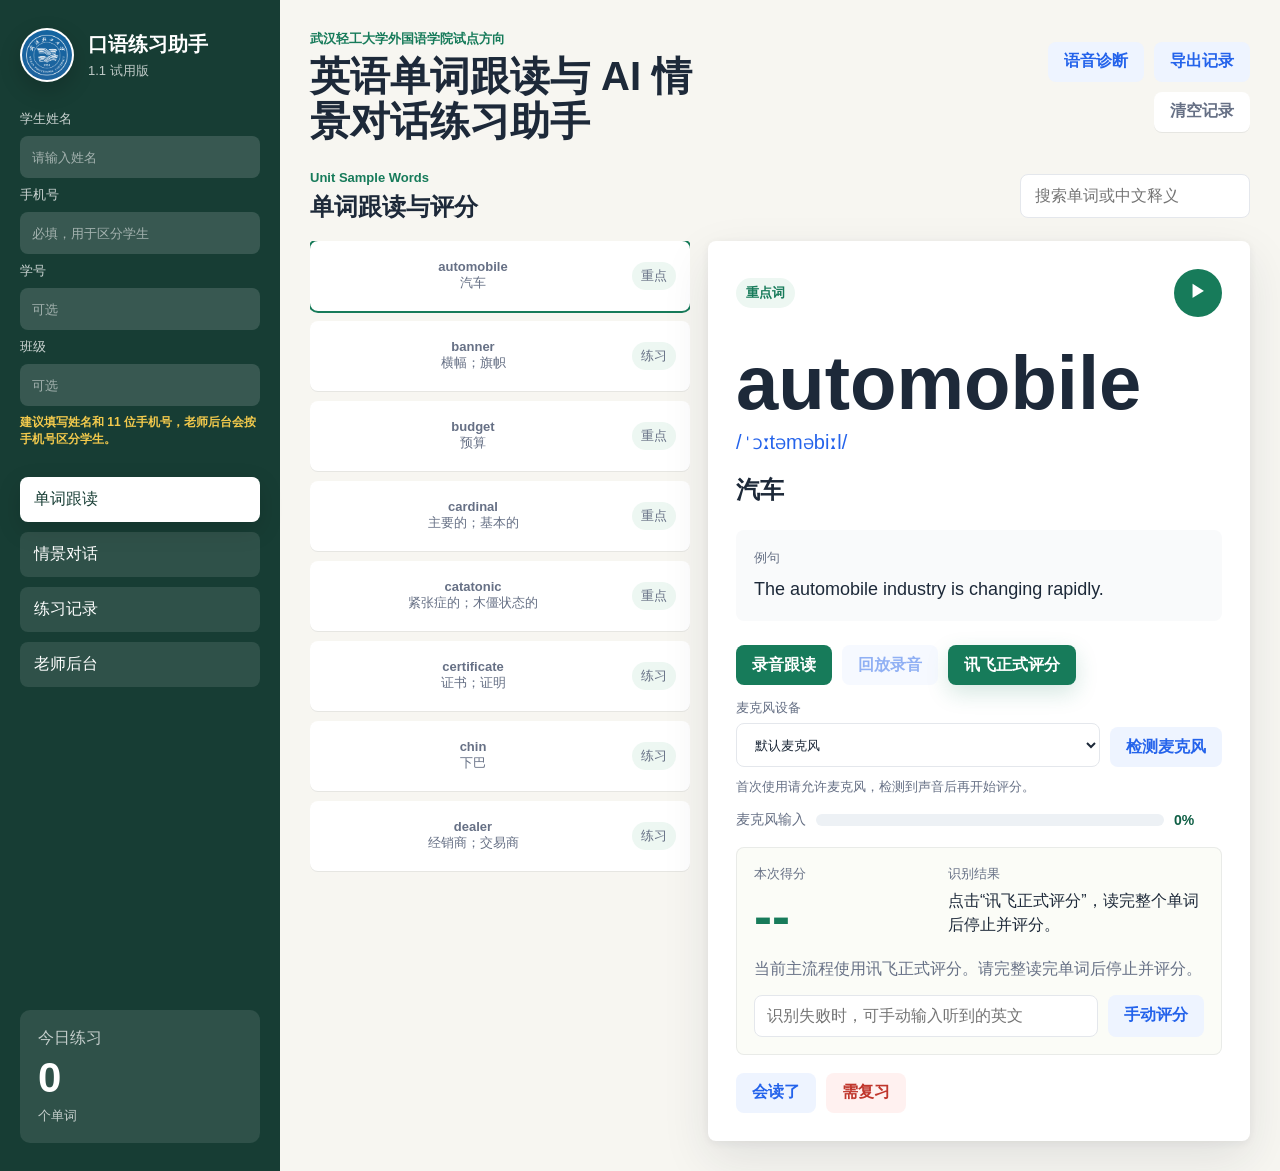
==== commit f2e7f624: "替换品牌标识为学校校徽" ====
--- a/app/index.html
+++ b/app/index.html
@@ -10,7 +10,7 @@
     <div class="app-shell">
       <aside class="sidebar" aria-label="练习导航">
         <div class="brand">
-          <span class="brand-mark">EN</span>
+          <img class="brand-mark" src="assets/school-logo.png" alt="武汉轻工大学校徽" />
           <div>
             <h1>口语练习助手</h1>
             <p>1.1 试用版</p>
--- a/app/styles.css
+++ b/app/styles.css
@@ -67,15 +67,14 @@
 }
 
 .brand-mark {
-  display: grid;
   width: 54px;
   height: 54px;
-  place-items: center;
-  border-radius: 12px;
-  background: #f2c94c;
-  color: #173d34;
-  font-weight: 800;
-  letter-spacing: 0;
+  flex: 0 0 54px;
+  border: 2px solid rgba(255, 255, 255, 0.72);
+  border-radius: 50%;
+  background: white;
+  object-fit: cover;
+  box-shadow: 0 8px 22px rgba(0, 0, 0, 0.18);
 }
 
 .brand h1,
